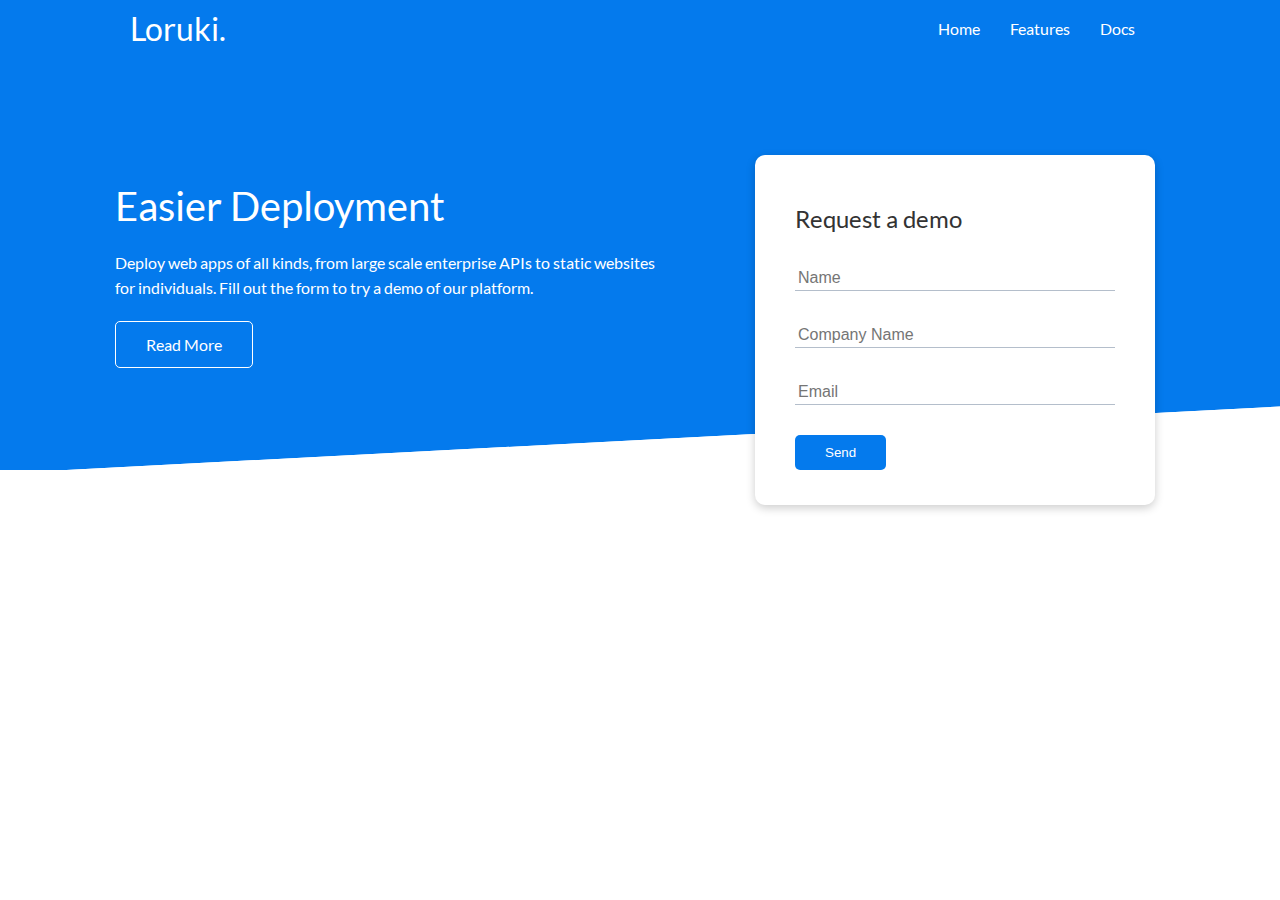
==== index.html @ 392710d8 "Initial commit" ====
<!DOCTYPE html>
<html lang="en">
	<head>
		<meta charset="UTF-8">
		<meta name="viewport" content="width=device-width, initial-scale=1.0">
		<title>Loruki Website</title>
		<link rel="stylesheet" type="text/css" href="./css/style.css">
		<link rel="stylesheet" type="text/css" href="./css/all.min.css">
	</head>
	<body>
		<div class="navbar">
			<div class="container flex">
				<h1 class="logo">Loruki.</h1>
				<nav>
					<ul>
						<li><a href="index.html">Home</a></li>
						<li><a href="features.html">Features</a></li>
						<li><a href="docs.html">Docs</a></li>
					</ul>
				</nav>
			</div>
		</div>
		<section class="showcase">
			<div class="container grid">
				<div class="showcase-text">
					<h1>Easier Deployment</h1>
					<p>Deploy web apps of all kinds, from large scale enterprise APIs to static websites for individuals. Fill out the form to try a demo of our platform.</p>
					<a href="features.html" class="btn btn-outline">Read More</a>
				</div>
				<div class="showcase-form card">
					<h2>Request a demo</h2>
					<form>
						<div class="form-control">
							<input type="text" name="name" placeholder="Name" required>
						</div>
						<div class="form-control">
							<input type="text" name="company" placeholder="Company Name" required>
						</div>
						<div class="form-control">
							<input type="email" name="email" placeholder="Email" required>
						</div>
						<input type="submit" value="Send" class="btn btn-primary">
					</form>
				</div>
			</div>
		</section>
	</body>
</html>
---- css/style.css ----
@font-face {
	font-family: fontLato;
	src: url(./../font/Lato-Regular.ttf);
}

:root {
	--primary-color: #047aed;
}

* {
	box-sizing: border-box;
	padding: 0;
	margin: 0;
}

body {
	font-family: 'fontLato', sans-serif;
	color: #333;
	line-height: 1.6;
}

ul {
	list-style-type: none;
}

a {
	text-decoration: none;
	color: #333;
}

h1, h2 {
	font-weight: 300;
	line-height: 1.2;
	margin: 10px 0;
}

p {
	margin: 10px 0;
}

img {
	width: 100%;
}

/* Navbar */

.navbar {
	background-color: var(--primary-color);
	color: #fff;
	height: 70px;
}

.navbar .flex {
	justify-content: space-between;
}

.navbar ul {
	display: flex;
}

.navbar a {
	color: #fff;
	padding: 10px;
	margin: 0 5px;
}

.navbar a:hover {
	border-bottom: 2px #fff solid;
	transition: border-bottom 2s ease-in;
}

/* Utilities */

.container {
	max-width: 1100px;
	margin: 0 auto;
	overflow: auto;
	padding: 0 40px;
}

.flex {
	display: flex;
	justify-content: center;
	align-items: center;
}

/* Showcase */

.showcase {
	height: 400px;
	background-color: var(--primary-color);
	position: relative;
	color: #fff;
}

.showcase h1 {
	font-size: 40px;
}

.showcase .grid {
	grid-template-columns: 55% 45%;
	grid-gap: 30px;
	overflow: visible;
}

.showcase p {
	margin: 20px 0;
}

.grid {
	display: grid;
	grid-template-columns: repeat(2, 1fr);
	grid-gap: 20px;
	justify-content: center;
	align-items: center;
	height: 100%;
}

.card {
	background-color: #fff;
	border-radius: 10px;
	box-shadow: 0 3px 10px rgba(0, 0, 0, 0.2);
	padding: 20px;
	margin: 10px;
	color: #333;
}

.showcase-form {
	position: relative;
	top: 60px;
	height: 350px;
	width: 400px;
	padding: 40px;
	z-index: 100;
	justify-self: flex-end;
}

.showcase-form .form-control {
	margin: 30px 0;
}

.showcase-form input[type='text'],
.showcase-form input[type='email'] {
	border: 0;
	border-bottom: 1px solid #b4becb;
	width: 100%;
	padding: 3px;
	font-size: 16px;
}

.showcase-form input {
	outline: none;
}

.btn {
	display: inline-block;
	padding: 10px 30px;
	cursor: pointer;
	background-color: var(--primary-color);
	color: #fff;
	border: none;
	border-radius: 5px;
}

.btn-outline {
	background-color: transparent;
	border: 1px solid #fff;
}

.btn:hover {
	transform: scale(1.01);
}

.showcase::before,
.showcase::after {
	content: '';
	position: absolute;
	height: 100px;
	bottom: -70px;
	background: #fff;
	right: 0;
	left: 0;
	transform: skewY(-3deg);
}
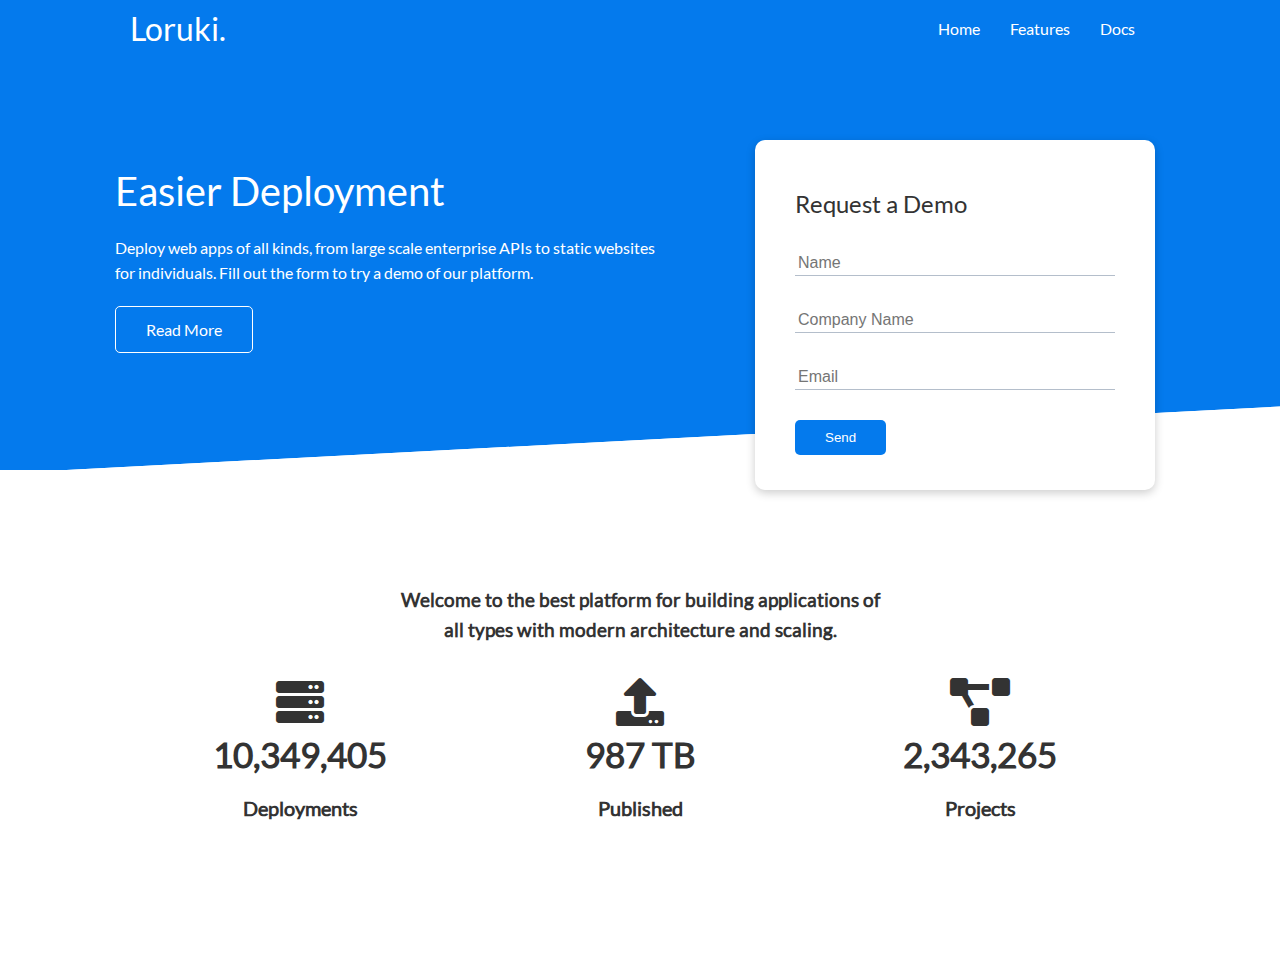
==== commit 3dcbb15b: "Added section showcase and stats" ====
--- a/index.html
+++ b/index.html
@@ -5,7 +5,7 @@
 		<meta name="viewport" content="width=device-width, initial-scale=1.0">
 		<title>Loruki Website</title>
 		<link rel="stylesheet" type="text/css" href="./css/style.css">
-		<link rel="stylesheet" type="text/css" href="./css/all.min.css">
+		<link rel="stylesheet" type="text/css" href="https://cdnjs.cloudflare.com/ajax/libs/font-awesome/5.15.2/css/all.min.css">
 	</head>
 	<body>
 		<div class="navbar">
@@ -28,7 +28,7 @@
 					<a href="features.html" class="btn btn-outline">Read More</a>
 				</div>
 				<div class="showcase-form card">
-					<h2>Request a demo</h2>
+					<h2>Request a Demo</h2>
 					<form>
 						<div class="form-control">
 							<input type="text" name="name" placeholder="Name" required>
@@ -42,6 +42,31 @@
 						<input type="submit" value="Send" class="btn btn-primary">
 					</form>
 				</div>
+				<i class="fas fa-adjust"></i>
+			</div>
+		</section>
+		<section class="stats">
+			<div class="container">
+				<h3 class="stats-heading text-center my-1">
+					Welcome to the best platform for building applications of all types with modern architecture and scaling.
+				</h3>
+				<div class="grid grid-3 text-center my-3">
+					<div>
+						<i class="fas fa-server fa-3x"></i>
+						<h3>10,349,405</h3>
+						<p class="text-secondary">Deployments</p>
+					</div>
+					<div>
+						<i class="fas fa-upload fa-3x"></i>
+						<h3>987 TB</h3>
+						<p class="text-secondary">Published</p>
+					</div>
+					<div>
+						<i class="fas fa-project-diagram fa-3x"></i>
+						<h3>2,343,265</h3>
+						<p class="text-secondary">Projects</p>
+					</div>
+				</div>
 			</div>
 		</section>
 	</body>
--- a/css/style.css
+++ b/css/style.css
@@ -82,29 +82,6 @@
 	display: flex;
 	justify-content: center;
 	align-items: center;
-}
-
-/* Showcase */
-
-.showcase {
-	height: 400px;
-	background-color: var(--primary-color);
-	position: relative;
-	color: #fff;
-}
-
-.showcase h1 {
-	font-size: 40px;
-}
-
-.showcase .grid {
-	grid-template-columns: 55% 45%;
-	grid-gap: 30px;
-	overflow: visible;
-}
-
-.showcase p {
-	margin: 20px 0;
 }
 
 .grid {
@@ -114,6 +91,29 @@
 	justify-content: center;
 	align-items: center;
 	height: 100%;
+}
+
+/* Showcase */
+
+.showcase {
+	height: 400px;
+	background-color: var(--primary-color);
+	position: relative;
+	color: #fff;
+}
+
+.showcase h1 {
+	font-size: 40px;
+}
+
+.showcase .grid {
+	grid-template-columns: 55% 45%;
+	grid-gap: 30px;
+	overflow: visible;
+}
+
+.showcase p {
+	margin: 20px 0;
 }
 
 .card {
@@ -148,7 +148,7 @@
 	font-size: 16px;
 }
 
-.showcase-form input {
+.showcase-form input:focus {
 	outline: none;
 }
 
@@ -180,5 +180,203 @@
 	background: #fff;
 	right: 0;
 	left: 0;
-	transform: skewY(-3deg);
-}+	transform: skewY(-3deg); 
+}
+
+/* Stats */
+.stats {
+	padding: 100px;
+}
+
+.grid-3 {
+	grid-template-columns: repeat(3, 1fr);
+}
+
+.text-center {
+	text-align: center;
+}
+
+.stats-heading {
+	max-width: 500px;
+    margin: 16px auto !important;
+}
+
+.stats .grid h3 {
+	font-size: 35px;
+}
+
+.stats .grid p {
+	font-size: 20px;
+	font-weight: bold;
+}
+
+/* Margin */
+.my-1 {
+	margin: 16px 0;
+}
+
+.my-2 {
+	margin: 24px 0;
+}
+
+.my-3 {
+	margin: 32px 0;
+}
+
+.my-4 {
+	margin: 48px 0;
+}
+
+.my-5 {
+	margin: 64px 0;
+}
+
+.m-1 {
+	margin: 16px;
+}
+
+.m-2 {
+	margin: 24px;
+}
+
+.m-3 {
+	margin: 32px;
+}
+
+.m-4 {
+	margin: 48px;
+}
+
+.m-5 {
+	margin: 64px;
+}
+
+
+/* Padding */
+
+.py-1 {
+	padding: 16px 0;
+}
+
+.py-2 {
+	padding: 24px 0;
+}
+
+.py-3 {
+	padding: 32px 0;
+}
+
+.py-4 {
+	padding: 48px 0;
+}
+
+.py-5 {
+	padding: 64px 0;
+}
+
+.p-1 {
+	padding: 16px;
+}
+
+.p-2 {
+	padding: 24px;
+}
+
+.p-3 {
+	padding: 32px;
+}
+
+.p-4 {
+	padding: 48px;
+}
+
+.p-5 {
+	padding: 64px;
+}
+
+
+
+
+
+
+
+
+
+
+
+
+
+
+
+
+
+
+
+
+
+
+
+
+
+
+
+
+
+
+
+
+
+
+
+
+
+
+
+
+
+
+
+
+
+
+
+
+
+
+
+
+
+
+
+
+
+
+
+
+
+
+
+
+
+
+
+
+
+
+
+
+
+
+
+
+
+
+
+
+
+
+
+
+
+
+
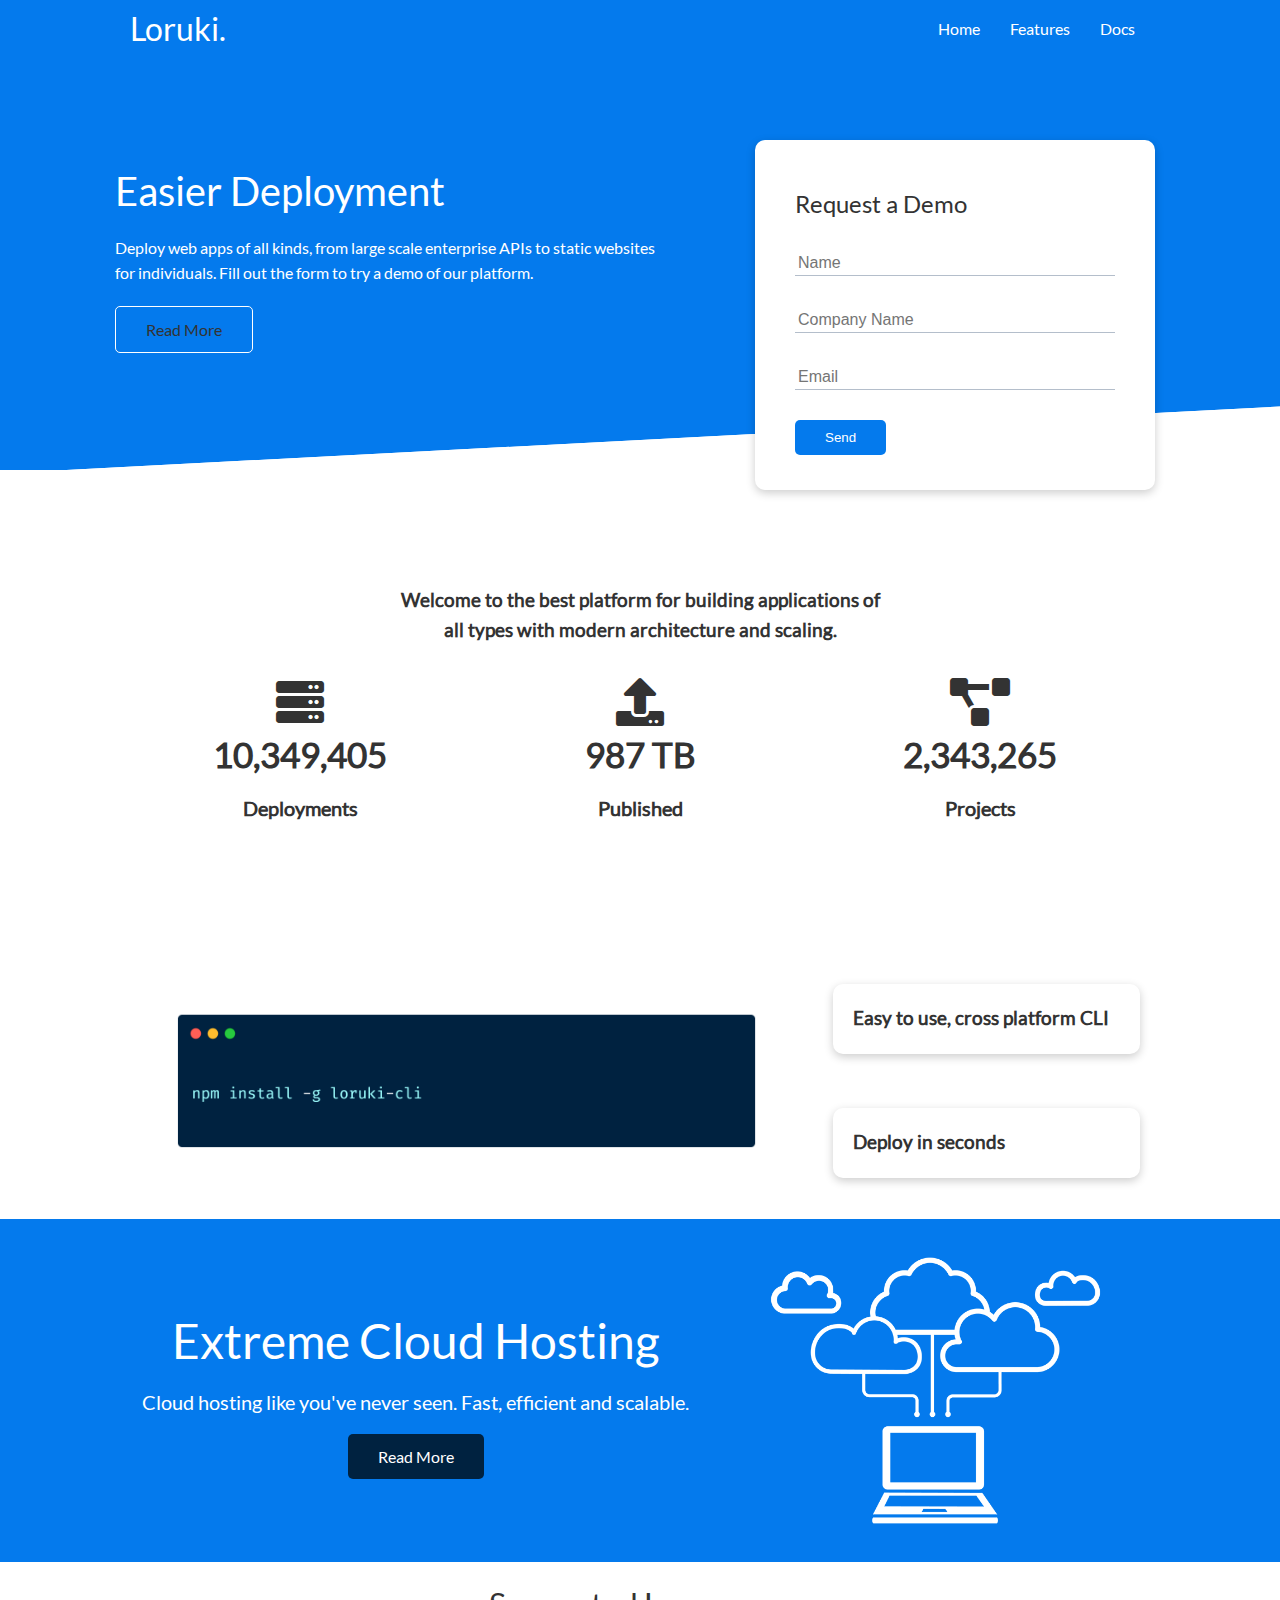
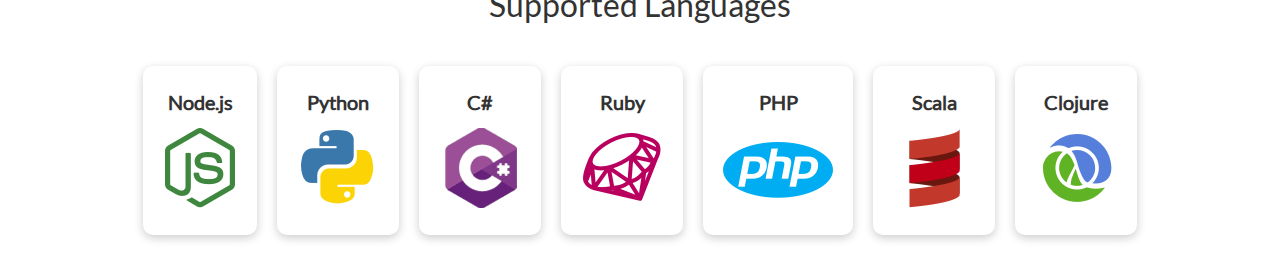
==== commit 3f56bf0e: "Added section cli, cloud and languages with styles" ====
--- a/index.html
+++ b/index.html
@@ -69,5 +69,61 @@
 				</div>
 			</div>
 		</section>
+		<section class="cli">
+			<div class="container grid">
+				<img src="./img/cli.png">
+				<div class="card">
+					<h3>Easy to use, cross platform CLI</h3>
+				</div>
+				<div class="card">
+					<h3>Deploy in seconds</h3>
+				</div>
+			</div>
+		</section>
+		<section class="cloud bg-primary my-2 py-2">
+			<div class="container grid">
+				<div class="text-center">
+					<h2 class="lg">Extreme Cloud Hosting</h2>
+					<p class="lead my-1">Cloud hosting like you've never seen. Fast, efficient and scalable.</p>
+					<a href="features.html" class="btn btn-dark">Read More</a>
+				</div>
+				<img src="./img/cloud.png">
+			</div>
+		</section>
+		<section class="languages">
+			<h2 class="md text-center my-2">
+				Supported Languages
+			</h2>
+			<div class="container flex">
+				<div class="card">
+					<h4>Node.js</h4>
+					<img src="./img/node.png">
+				</div>
+				<div class="card">
+					<h4>Python</h4>
+					<img src="./img/python.png">
+				</div>
+				<div class="card">
+					<h4>C#</h4>
+					<img src="./img/csharp.png">
+				</div>
+				<div class="card">
+					<h4>Ruby</h4>
+					<img src="./img/ruby.png">
+				</div>
+				<div class="card">
+					<h4>PHP</h4>
+					<img src="./img/php.png">
+				</div>
+				<div class="card">
+					<h4>Scala</h4>
+					<img src="./img/scala.png">
+				</div>
+				<div class="card">
+					<h4>Clojure</h4>
+					<img src="./img/clojure.png">
+				</div>
+			</div>
+		</section>
 	</body>
 </html>--- a/css/style.css
+++ b/css/style.css
@@ -5,6 +5,9 @@
 
 :root {
 	--primary-color: #047aed;
+	--secondary-color: #1c3fa8;
+	--dark-color: #002240;
+	--light-color: #f4f4f4;
 }
 
 * {
@@ -93,6 +96,58 @@
 	height: 100%;
 }
 
+.btn {
+	display: inline-block;
+	padding: 10px 30px;
+	cursor: pointer;
+	border: none;
+	border-radius: 5px;
+}
+
+.bg-primary,
+.btn-primary {
+	background-color: var(--primary-color);
+	color: #fff;
+}
+
+.bg-secondary,
+.btn-secondary {
+	background-color: var(--secondary-color);
+	color: #fff;
+}
+
+.bg-dark,
+.btn-dark {
+	background-color: var(--dark-color);
+	color: #fff;
+}
+
+.bg-light,
+.btn-light {
+	background-color: var(--light-color);
+	color: #333;
+}
+
+/* Text-sizes */
+.lead {
+	font-size: 20px;
+}
+
+.sm {
+	font-size: 16px;
+}
+
+.md {
+	font-size: 32px;
+}
+
+.lg {
+	font-size: 48px;
+}
+
+.xl {
+	font-size: 64px;
+}
 /* Showcase */
 
 .showcase {
@@ -150,16 +205,6 @@
 
 .showcase-form input:focus {
 	outline: none;
-}
-
-.btn {
-	display: inline-block;
-	padding: 10px 30px;
-	cursor: pointer;
-	background-color: var(--primary-color);
-	color: #fff;
-	border: none;
-	border-radius: 5px;
 }
 
 .btn-outline {
@@ -294,89 +339,123 @@
 	padding: 64px;
 }
 
-
-
-
-
-
-
-
-
-
-
-
-
-
-
-
-
-
-
-
-
-
-
-
-
-
-
-
-
-
-
-
-
-
-
-
-
-
-
-
-
-
-
-
-
-
-
-
-
-
-
-
-
-
-
-
-
-
-
-
-
-
-
-
-
-
-
-
-
-
-
-
-
-
-
-
-
-
-
-
-
-
-
-
-
-
-
+/* Cli */
+.cli .grid {
+	grid-template-columns: repeat(3, 1fr);
+	grid-template-rows: repeat(2, 1fr);
+}
+
+.cli .grid > *:first-child {
+	grid-column: 1 / 3;	
+	grid-row: 1 / 3;	
+}
+
+/* Cloud */
+.cloud .grid {
+	grid-template-columns: 4fr 3fr;
+}
+
+/* Languages */
+.languages .flex {
+	flex-wrap: wrap;
+}
+
+.languages .card {
+	text-align: center;
+	margin: 18px 10px 40px;
+	transition: .3s ease-in transform;
+}
+
+.languages .card h4 {
+	font-size: 20px;
+	margin-bottom: 10px;
+}
+
+.languages .card:hover {
+	transform: translateY(-15px);
+}
+
+
+
+
+
+
+
+
+
+
+
+
+
+
+
+
+
+
+
+
+
+
+
+
+
+
+
+
+
+
+
+
+
+
+
+
+
+
+
+
+
+
+
+
+
+
+
+
+
+
+
+
+
+
+
+
+
+
+
+
+
+
+
+
+
+
+
+
+
+
+
+
+
+
+
+
+
+
+
+
+
+
+
+
+
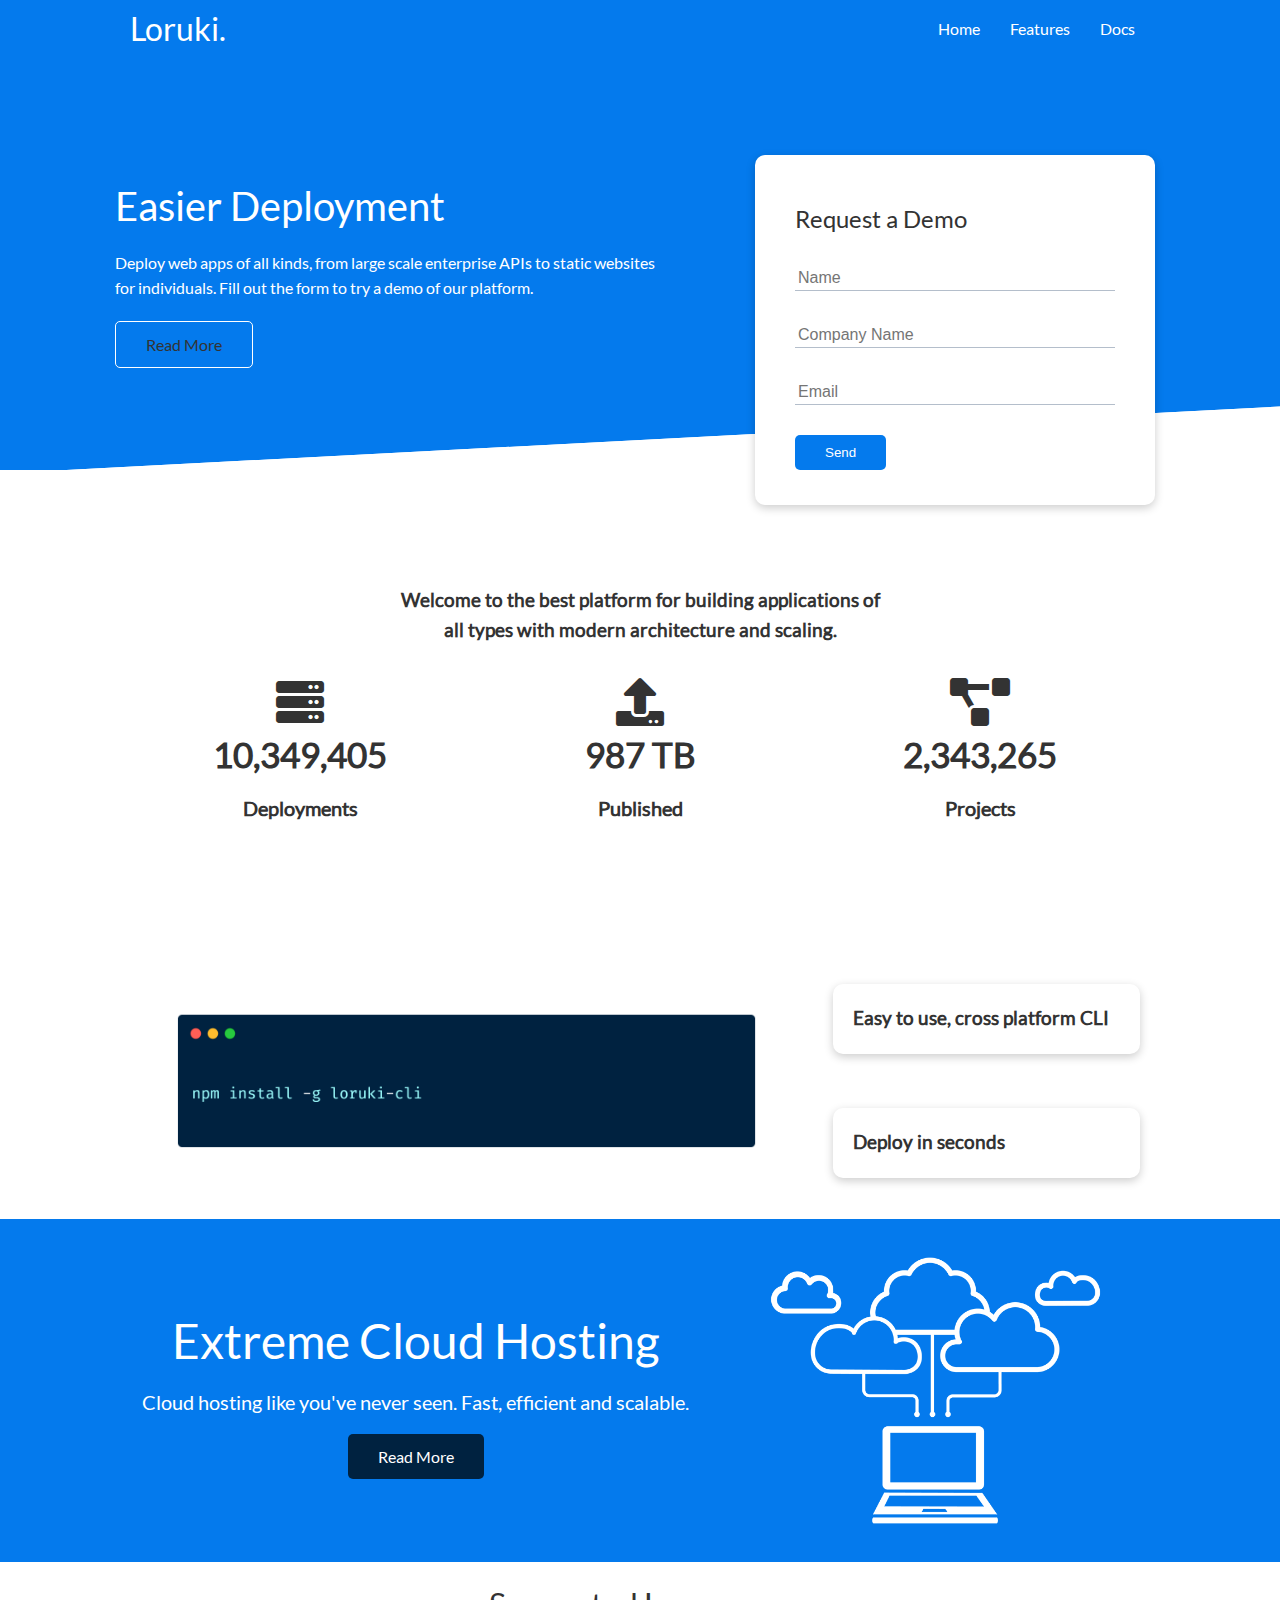
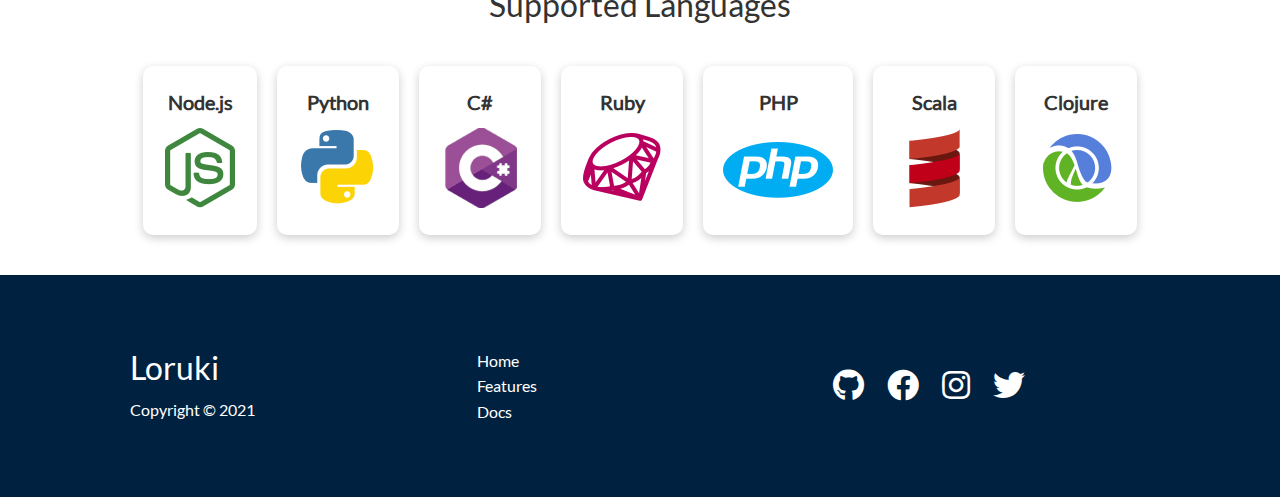
==== commit 23eeb386: "Added features html file and media queries of index html file" ====
--- a/index.html
+++ b/index.html
@@ -42,7 +42,6 @@
 						<input type="submit" value="Send" class="btn btn-primary">
 					</form>
 				</div>
-				<i class="fas fa-adjust"></i>
 			</div>
 		</section>
 		<section class="stats">
@@ -125,5 +124,26 @@
 				</div>
 			</div>
 		</section>
+		<footer class="footer bg-dark py-5">
+			<div class="container grid grid-3">
+				<div>
+					<h1>Loruki</h1>
+					<p>Copyright &copy; 2021</p>
+				</div>
+				<nav>
+					<ul>
+						<li><a href="index.html">Home</a></li>
+						<li><a href="features.html">Features</a></li>
+						<li><a href="docs.html">Docs</a></li>
+					</ul>
+				</nav>
+				<div class="social">
+					<a href="#"><i class="fab fa-github fa-2x"></i></a>
+					<a href="#"><i class="fab fa-facebook fa-2x"></i></a>
+					<a href="#"><i class="fab fa-instagram fa-2x"></i></a>
+					<a href="#"><i class="fab fa-twitter fa-2x"></i></a>
+				</div>
+			</div>
+		</footer>
 	</body>
 </html>--- a/css/style.css
+++ b/css/style.css
@@ -126,6 +126,15 @@
 .btn-light {
 	background-color: var(--light-color);
 	color: #333;
+}
+
+.bg-primary a,
+.btn-primary a,
+.bg-secondary a,
+.btn-secondary a,
+.bg-dark a,
+.btn-dark a {
+	color: #fff;
 }
 
 /* Text-sizes */
@@ -374,88 +383,78 @@
 .languages .card:hover {
 	transform: translateY(-15px);
 }
-
-
-
-
-
-
-
-
-
-
-
-
-
-
-
-
-
-
-
-
-
-
-
-
-
-
-
-
-
-
-
-
-
-
-
-
-
-
-
-
-
-
-
-
-
-
-
-
-
-
-
-
-
-
-
-
-
-
-
-
-
-
-
-
-
-
-
-
-
-
-
-
-
-
-
-
-
-
-
-
-
-
-
-
-
+/* Features */
+.features-head img {
+	width: 200px;
+	justify-self: flex-end; 
+}
+
+.features-sub-head img {
+	width: 300px;
+	justify-self: flex-end;
+}
+
+.features-main .card > i {
+	margin-right: 20px;
+}
+
+.features-main .grid {
+	padding: 30px;
+}
+
+.features-main .grid > *:first-child{
+	grid-column: 1 / span 3;
+}
+
+.features-main .grid > *:nth-child(2) {
+	grid-column: 1 / span 2;
+}
+/* Footer */
+.footer .social a {
+	margin: 0 10px;
+}
+
+/*......Media Queries......*/
+/* Tablets and Under */
+@media(max-width: 768px) {
+	.grid,
+	.showcase .grid,
+	.cli .grid,
+	.cloud .grid,
+	.stats .grid {
+		grid-template-columns: 1fr;
+		grid-template-rows: 1fr;
+	}
+
+	.showcase {
+		height: auto;
+	}
+	.showcase-text {
+		margin-top: 40px;
+		text-align: center;
+	}
+	.showcase-form {
+		justify-self: center;
+		margin: auto;
+	}
+
+	.cli .grid > *:first-child {
+		grid-column: 1;	
+		grid-row: 1;	
+	}
+}
+
+/* Mobile */
+@media(max-width: 500px) {
+	.navbar {
+		height: 110px;
+	}
+	.navbar .flex {
+		flex-direction: column;
+	}
+
+	.navbar ul {
+		padding: 10px;
+		background-color: rgba(0, 0, 0, 0.1);
+	}
+}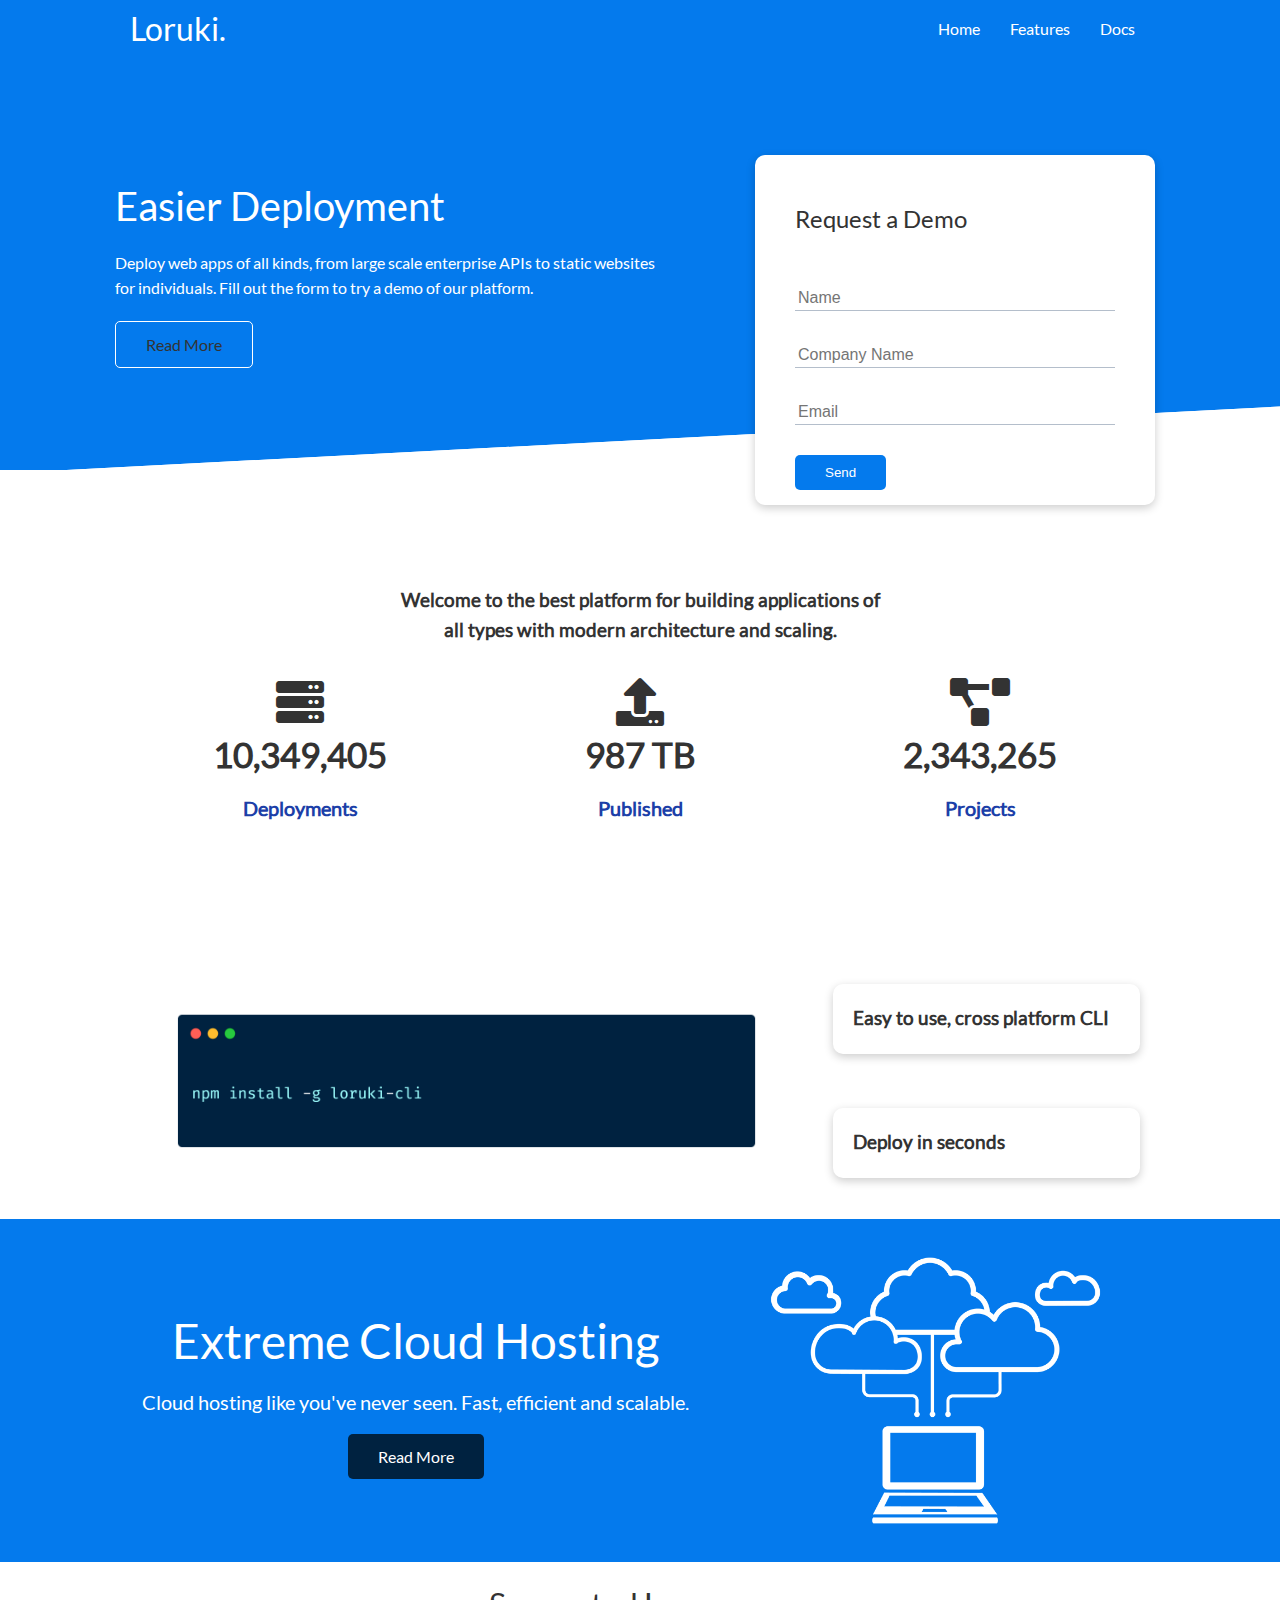
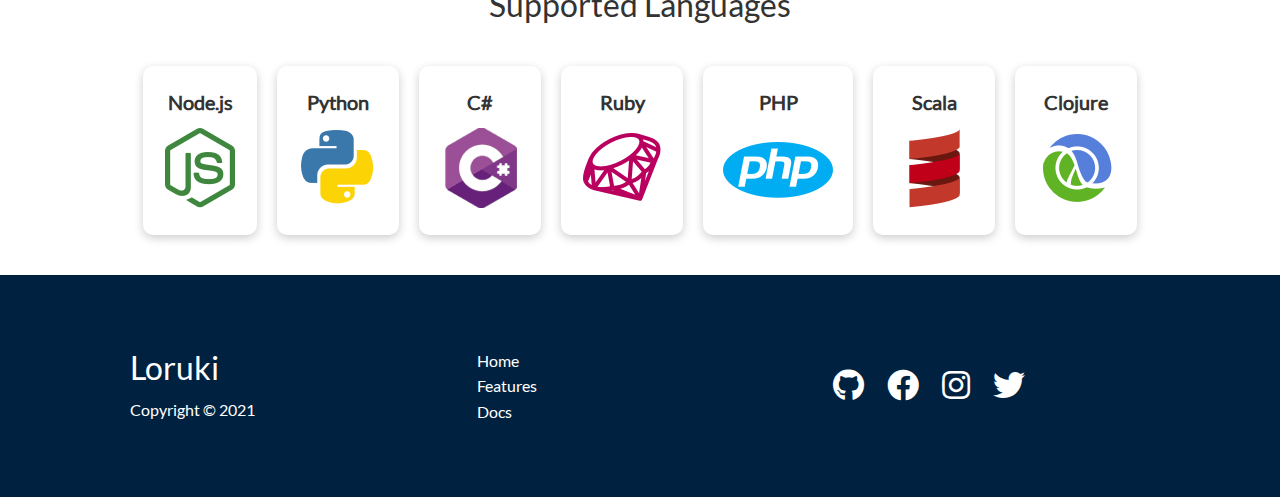
==== commit 703a5023: "Added netlify form" ====
--- a/index.html
+++ b/index.html
@@ -29,7 +29,11 @@
 				</div>
 				<div class="showcase-form card">
 					<h2>Request a Demo</h2>
-					<form>
+					<form name="contact" method="POST" netlify-honeypot="bot-field" data-netlify="true">
+						<input type="hidden" name="form-name" value="contact">
+						<p class="hidden">
+							<label>Don’t fill this out if you’re human: <input name="bot-field" /></label>
+						</p>
 						<div class="form-control">
 							<input type="text" name="name" placeholder="Name" required>
 						</div>
--- a/css/style.css
+++ b/css/style.css
@@ -1,131 +1,144 @@
 @font-face {
-	font-family: fontLato;
-	src: url(./../font/Lato-Regular.ttf);
+  font-family: fontLato;
+  src: url(./../font/Lato-Regular.ttf);
 }
 
 :root {
-	--primary-color: #047aed;
-	--secondary-color: #1c3fa8;
-	--dark-color: #002240;
-	--light-color: #f4f4f4;
+  --primary-color: #047aed;
+  --secondary-color: #1c3fa8;
+  --dark-color: #002240;
+  --light-color: #f4f4f4;
+  --success-color: #5cb85c;
+  --erro-color: #d9534f;
 }
 
 * {
-	box-sizing: border-box;
-	padding: 0;
-	margin: 0;
+  box-sizing: border-box;
+  padding: 0;
+  margin: 0;
 }
 
 body {
-	font-family: 'fontLato', sans-serif;
-	color: #333;
-	line-height: 1.6;
+  font-family: "fontLato", sans-serif;
+  color: #333;
+  line-height: 1.6;
 }
 
 ul {
-	list-style-type: none;
+  list-style-type: none;
 }
 
 a {
-	text-decoration: none;
-	color: #333;
-}
-
-h1, h2 {
-	font-weight: 300;
-	line-height: 1.2;
-	margin: 10px 0;
+  text-decoration: none;
+  color: #333;
+}
+
+h1,
+h2 {
+  font-weight: 300;
+  line-height: 1.2;
+  margin: 10px 0;
 }
 
 p {
-	margin: 10px 0;
+  margin: 10px 0;
 }
 
 img {
-	width: 100%;
+  width: 100%;
+}
+
+code,
+pre {
+  background: #333;
+  color: #fff;
+  padding: 10px;
 }
 
 /* Navbar */
 
 .navbar {
-	background-color: var(--primary-color);
-	color: #fff;
-	height: 70px;
+  background-color: var(--primary-color);
+  color: #fff;
+  height: 70px;
 }
 
 .navbar .flex {
-	justify-content: space-between;
+  justify-content: space-between;
 }
 
 .navbar ul {
-	display: flex;
+  display: flex;
 }
 
 .navbar a {
-	color: #fff;
-	padding: 10px;
-	margin: 0 5px;
+  color: #fff;
+  padding: 10px;
+  margin: 0 5px;
 }
 
 .navbar a:hover {
-	border-bottom: 2px #fff solid;
-	transition: border-bottom 2s ease-in;
+  border-bottom: 2px #fff solid;
+  transition: border-bottom 2s ease-in;
 }
 
 /* Utilities */
-
+.hidden {
+  visibility: hidden;
+  height: 0;
+}
 .container {
-	max-width: 1100px;
-	margin: 0 auto;
-	overflow: auto;
-	padding: 0 40px;
+  max-width: 1100px;
+  margin: 0 auto;
+  overflow: auto;
+  padding: 0 40px;
 }
 
 .flex {
-	display: flex;
-	justify-content: center;
-	align-items: center;
+  display: flex;
+  justify-content: center;
+  align-items: center;
 }
 
 .grid {
-	display: grid;
-	grid-template-columns: repeat(2, 1fr);
-	grid-gap: 20px;
-	justify-content: center;
-	align-items: center;
-	height: 100%;
+  display: grid;
+  grid-template-columns: repeat(2, 1fr);
+  grid-gap: 20px;
+  justify-content: center;
+  align-items: center;
+  height: 100%;
 }
 
 .btn {
-	display: inline-block;
-	padding: 10px 30px;
-	cursor: pointer;
-	border: none;
-	border-radius: 5px;
+  display: inline-block;
+  padding: 10px 30px;
+  cursor: pointer;
+  border: none;
+  border-radius: 5px;
 }
 
 .bg-primary,
 .btn-primary {
-	background-color: var(--primary-color);
-	color: #fff;
+  background-color: var(--primary-color);
+  color: #fff;
 }
 
 .bg-secondary,
 .btn-secondary {
-	background-color: var(--secondary-color);
-	color: #fff;
+  background-color: var(--secondary-color);
+  color: #fff;
 }
 
 .bg-dark,
 .btn-dark {
-	background-color: var(--dark-color);
-	color: #fff;
+  background-color: var(--dark-color);
+  color: #fff;
 }
 
 .bg-light,
 .btn-light {
-	background-color: var(--light-color);
-	color: #333;
+  background-color: var(--light-color) !important;
+  color: #333;
 }
 
 .bg-primary a,
@@ -134,327 +147,451 @@
 .btn-secondary a,
 .bg-dark a,
 .btn-dark a {
-	color: #fff;
+  color: #fff;
+}
+/* Text Colors */
+
+.text-primary {
+  color: var(--primary-color);
+}
+
+.text-secondary {
+  color: var(--secondary-color);
+}
+
+.text-dark {
+  color: var(--dark-color);
+}
+
+.text-light {
+  color: var(--light-color) !important;
+}
+
+/* Alerts */
+.alert {
+  background-color: var(--light-color);
+  padding: 10px 20px;
+  font-weight: bold;
+  margin: 15px 0;
+}
+
+.alert i {
+  margin-right: 10px;
+}
+
+.alert-success {
+  background-color: var(--success-color);
+  color: #fff;
+}
+
+.alert-error {
+  background-color: var(--erro-color);
+  color: #fff;
 }
 
 /* Text-sizes */
 .lead {
-	font-size: 20px;
+  font-size: 20px;
 }
 
 .sm {
-	font-size: 16px;
+  font-size: 16px;
 }
 
 .md {
-	font-size: 32px;
+  font-size: 32px;
 }
 
 .lg {
-	font-size: 48px;
+  font-size: 48px;
 }
 
 .xl {
-	font-size: 64px;
+  font-size: 64px;
 }
 /* Showcase */
 
 .showcase {
-	height: 400px;
-	background-color: var(--primary-color);
-	position: relative;
-	color: #fff;
+  height: 400px;
+  background-color: var(--primary-color);
+  position: relative;
+  color: #fff;
+}
+
+.showcase-text {
+  animation: slideInFromLeft 1s ease-in;
 }
 
 .showcase h1 {
-	font-size: 40px;
+  font-size: 40px;
 }
 
 .showcase .grid {
-	grid-template-columns: 55% 45%;
-	grid-gap: 30px;
-	overflow: visible;
+  grid-template-columns: 55% 45%;
+  grid-gap: 30px;
+  overflow: visible;
 }
 
 .showcase p {
-	margin: 20px 0;
+  margin: 20px 0;
 }
 
 .card {
-	background-color: #fff;
-	border-radius: 10px;
-	box-shadow: 0 3px 10px rgba(0, 0, 0, 0.2);
-	padding: 20px;
-	margin: 10px;
-	color: #333;
+  background-color: #fff;
+  border-radius: 10px;
+  box-shadow: 0 3px 10px rgba(0, 0, 0, 0.2);
+  padding: 20px;
+  margin: 10px;
+  color: #333;
 }
 
 .showcase-form {
-	position: relative;
-	top: 60px;
-	height: 350px;
-	width: 400px;
-	padding: 40px;
-	z-index: 100;
-	justify-self: flex-end;
+  position: relative;
+  top: 60px;
+  height: 350px;
+  width: 400px;
+  padding: 40px;
+  z-index: 100;
+  justify-self: flex-end;
+  animation: slideInFromRight 1s ease-in;
 }
 
 .showcase-form .form-control {
-	margin: 30px 0;
-}
-
-.showcase-form input[type='text'],
-.showcase-form input[type='email'] {
-	border: 0;
-	border-bottom: 1px solid #b4becb;
-	width: 100%;
-	padding: 3px;
-	font-size: 16px;
+  margin: 30px 0;
+}
+
+.showcase-form input[type="text"],
+.showcase-form input[type="email"] {
+  border: 0;
+  border-bottom: 1px solid #b4becb;
+  width: 100%;
+  padding: 3px;
+  font-size: 16px;
 }
 
 .showcase-form input:focus {
-	outline: none;
+  outline: none;
 }
 
 .btn-outline {
-	background-color: transparent;
-	border: 1px solid #fff;
+  background-color: transparent;
+  border: 1px solid #fff;
 }
 
 .btn:hover {
-	transform: scale(1.01);
+  transform: scale(1.01);
 }
 
 .showcase::before,
 .showcase::after {
-	content: '';
-	position: absolute;
-	height: 100px;
-	bottom: -70px;
-	background: #fff;
-	right: 0;
-	left: 0;
-	transform: skewY(-3deg); 
+  content: "";
+  position: absolute;
+  height: 100px;
+  bottom: -70px;
+  background: #fff;
+  right: 0;
+  left: 0;
+  transform: skewY(-3deg);
 }
 
 /* Stats */
 .stats {
-	padding: 100px;
+  padding: 100px;
+  animation: slideInFromBottom 1s ease-in;
 }
 
 .grid-3 {
-	grid-template-columns: repeat(3, 1fr);
+  grid-template-columns: repeat(3, 1fr);
 }
 
 .text-center {
-	text-align: center;
+  text-align: center;
 }
 
 .stats-heading {
-	max-width: 500px;
-    margin: 16px auto !important;
+  max-width: 500px;
+  margin: 16px auto !important;
 }
 
 .stats .grid h3 {
-	font-size: 35px;
+  font-size: 35px;
 }
 
 .stats .grid p {
-	font-size: 20px;
-	font-weight: bold;
+  font-size: 20px;
+  font-weight: bold;
 }
 
 /* Margin */
 .my-1 {
-	margin: 16px 0;
+  margin: 16px 0;
 }
 
 .my-2 {
-	margin: 24px 0;
+  margin: 24px 0;
 }
 
 .my-3 {
-	margin: 32px 0;
+  margin: 32px 0;
 }
 
 .my-4 {
-	margin: 48px 0;
+  margin: 48px 0;
 }
 
 .my-5 {
-	margin: 64px 0;
+  margin: 64px 0;
 }
 
 .m-1 {
-	margin: 16px;
+  margin: 16px;
 }
 
 .m-2 {
-	margin: 24px;
+  margin: 24px;
 }
 
 .m-3 {
-	margin: 32px;
+  margin: 32px;
 }
 
 .m-4 {
-	margin: 48px;
+  margin: 48px;
 }
 
 .m-5 {
-	margin: 64px;
-}
-
+  margin: 64px;
+}
 
 /* Padding */
 
 .py-1 {
-	padding: 16px 0;
+  padding: 16px 0;
 }
 
 .py-2 {
-	padding: 24px 0;
+  padding: 24px 0;
 }
 
 .py-3 {
-	padding: 32px 0;
+  padding: 32px 0;
 }
 
 .py-4 {
-	padding: 48px 0;
+  padding: 48px 0;
 }
 
 .py-5 {
-	padding: 64px 0;
+  padding: 64px 0;
 }
 
 .p-1 {
-	padding: 16px;
+  padding: 16px;
 }
 
 .p-2 {
-	padding: 24px;
+  padding: 24px;
 }
 
 .p-3 {
-	padding: 32px;
+  padding: 32px;
 }
 
 .p-4 {
-	padding: 48px;
+  padding: 48px;
 }
 
 .p-5 {
-	padding: 64px;
+  padding: 64px;
 }
 
 /* Cli */
 .cli .grid {
-	grid-template-columns: repeat(3, 1fr);
-	grid-template-rows: repeat(2, 1fr);
+  grid-template-columns: repeat(3, 1fr);
+  grid-template-rows: repeat(2, 1fr);
 }
 
 .cli .grid > *:first-child {
-	grid-column: 1 / 3;	
-	grid-row: 1 / 3;	
+  grid-column: 1 / 3;
+  grid-row: 1 / 3;
 }
 
 /* Cloud */
 .cloud .grid {
-	grid-template-columns: 4fr 3fr;
+  grid-template-columns: 4fr 3fr;
 }
 
 /* Languages */
 .languages .flex {
-	flex-wrap: wrap;
+  flex-wrap: wrap;
 }
 
 .languages .card {
-	text-align: center;
-	margin: 18px 10px 40px;
-	transition: .3s ease-in transform;
+  text-align: center;
+  margin: 18px 10px 40px;
+  transition: 0.3s ease-in transform;
 }
 
 .languages .card h4 {
-	font-size: 20px;
-	margin-bottom: 10px;
+  font-size: 20px;
+  margin-bottom: 10px;
 }
 
 .languages .card:hover {
-	transform: translateY(-15px);
+  transform: translateY(-15px);
 }
 /* Features */
-.features-head img {
-	width: 200px;
-	justify-self: flex-end; 
+.features-head img,
+.docs-head img {
+  width: 200px;
+  justify-self: flex-end;
 }
 
 .features-sub-head img {
-	width: 300px;
-	justify-self: flex-end;
+  width: 300px;
+  justify-self: flex-end;
 }
 
 .features-main .card > i {
-	margin-right: 20px;
+  margin-right: 20px;
 }
 
 .features-main .grid {
-	padding: 30px;
-}
-
-.features-main .grid > *:first-child{
-	grid-column: 1 / span 3;
+  padding: 30px;
+}
+
+.features-main .grid > *:first-child {
+  grid-column: 1 / span 3;
 }
 
 .features-main .grid > *:nth-child(2) {
-	grid-column: 1 / span 2;
-}
+  grid-column: 1 / span 2;
+}
+
+/* Docs */
+
+.docs-main h3 {
+  margin: 20px 0;
+}
+
+.docs-main .grid {
+  grid-template-columns: 1fr 2fr;
+  align-items: flex-start;
+}
+
+.docs-main nav li {
+  font-size: 17px;
+  padding-bottom: 5px;
+  margin-bottom: 5px;
+  border-bottom: 1px solid #ccc;
+}
+
+.docs-main a:hover {
+  font-weight: bold;
+}
+
 /* Footer */
 .footer .social a {
-	margin: 0 10px;
-}
-
+  margin: 0 10px;
+}
+/* Animations */
+@keyframes slideInFromLeft {
+  0% {
+    transform: translateX(-100%);
+  }
+  100% {
+    transform: translateX(0);
+  }
+}
+
+@keyframes slideInFromRight {
+  0% {
+    transform: translateX(100%);
+  }
+  100% {
+    transform: translateX(0);
+  }
+}
+
+@keyframes slideInFromTop {
+  0% {
+    transform: translateY(-100%);
+  }
+  100% {
+    transform: translateY(0);
+  }
+}
+
+@keyframes slideInFromBottom {
+  0% {
+    transform: translateY(100%);
+  }
+  100% {
+    transform: translateY(0);
+  }
+}
 /*......Media Queries......*/
 /* Tablets and Under */
-@media(max-width: 768px) {
-	.grid,
-	.showcase .grid,
-	.cli .grid,
-	.cloud .grid,
-	.stats .grid {
-		grid-template-columns: 1fr;
-		grid-template-rows: 1fr;
-	}
-
-	.showcase {
-		height: auto;
-	}
-	.showcase-text {
-		margin-top: 40px;
-		text-align: center;
-	}
-	.showcase-form {
-		justify-self: center;
-		margin: auto;
-	}
-
-	.cli .grid > *:first-child {
-		grid-column: 1;	
-		grid-row: 1;	
-	}
+@media (max-width: 768px) {
+  .grid,
+  .showcase .grid,
+  .cli .grid,
+  .cloud .grid,
+  .stats .grid,
+  .features-main .grid,
+  .docs-main .grid {
+    grid-template-columns: 1fr;
+    grid-template-rows: 1fr;
+  }
+
+  .showcase {
+    height: auto;
+  }
+  .showcase-text {
+    margin-top: 40px;
+    text-align: center;
+    animation: slideInFromTop 1s ease-in;
+  }
+  .showcase-form {
+    justify-self: center;
+    margin: auto;
+    animation: slideInFromBottom 1s ease-in;
+  }
+
+  .cli .grid > *:first-child {
+    grid-column: 1;
+    grid-row: 1;
+  }
+
+  .features-head,
+  .features-sub-head,
+  .docs-head {
+    text-align: center;
+  }
+
+  .features-head img,
+  .features-sub-head img,
+  .docs-head img {
+    justify-self: center;
+  }
+
+  .features-main .grid > *:first-child,
+  .features-main .grid > *:nth-child(2) {
+    grid-column: 1;
+  }
 }
 
 /* Mobile */
-@media(max-width: 500px) {
-	.navbar {
-		height: 110px;
-	}
-	.navbar .flex {
-		flex-direction: column;
-	}
-
-	.navbar ul {
-		padding: 10px;
-		background-color: rgba(0, 0, 0, 0.1);
-	}
-}+@media (max-width: 500px) {
+  .navbar {
+    height: 110px;
+  }
+  .navbar .flex {
+    flex-direction: column;
+  }
+
+  .navbar ul {
+    padding: 10px;
+    background-color: rgba(0, 0, 0, 0.1);
+  }
+}
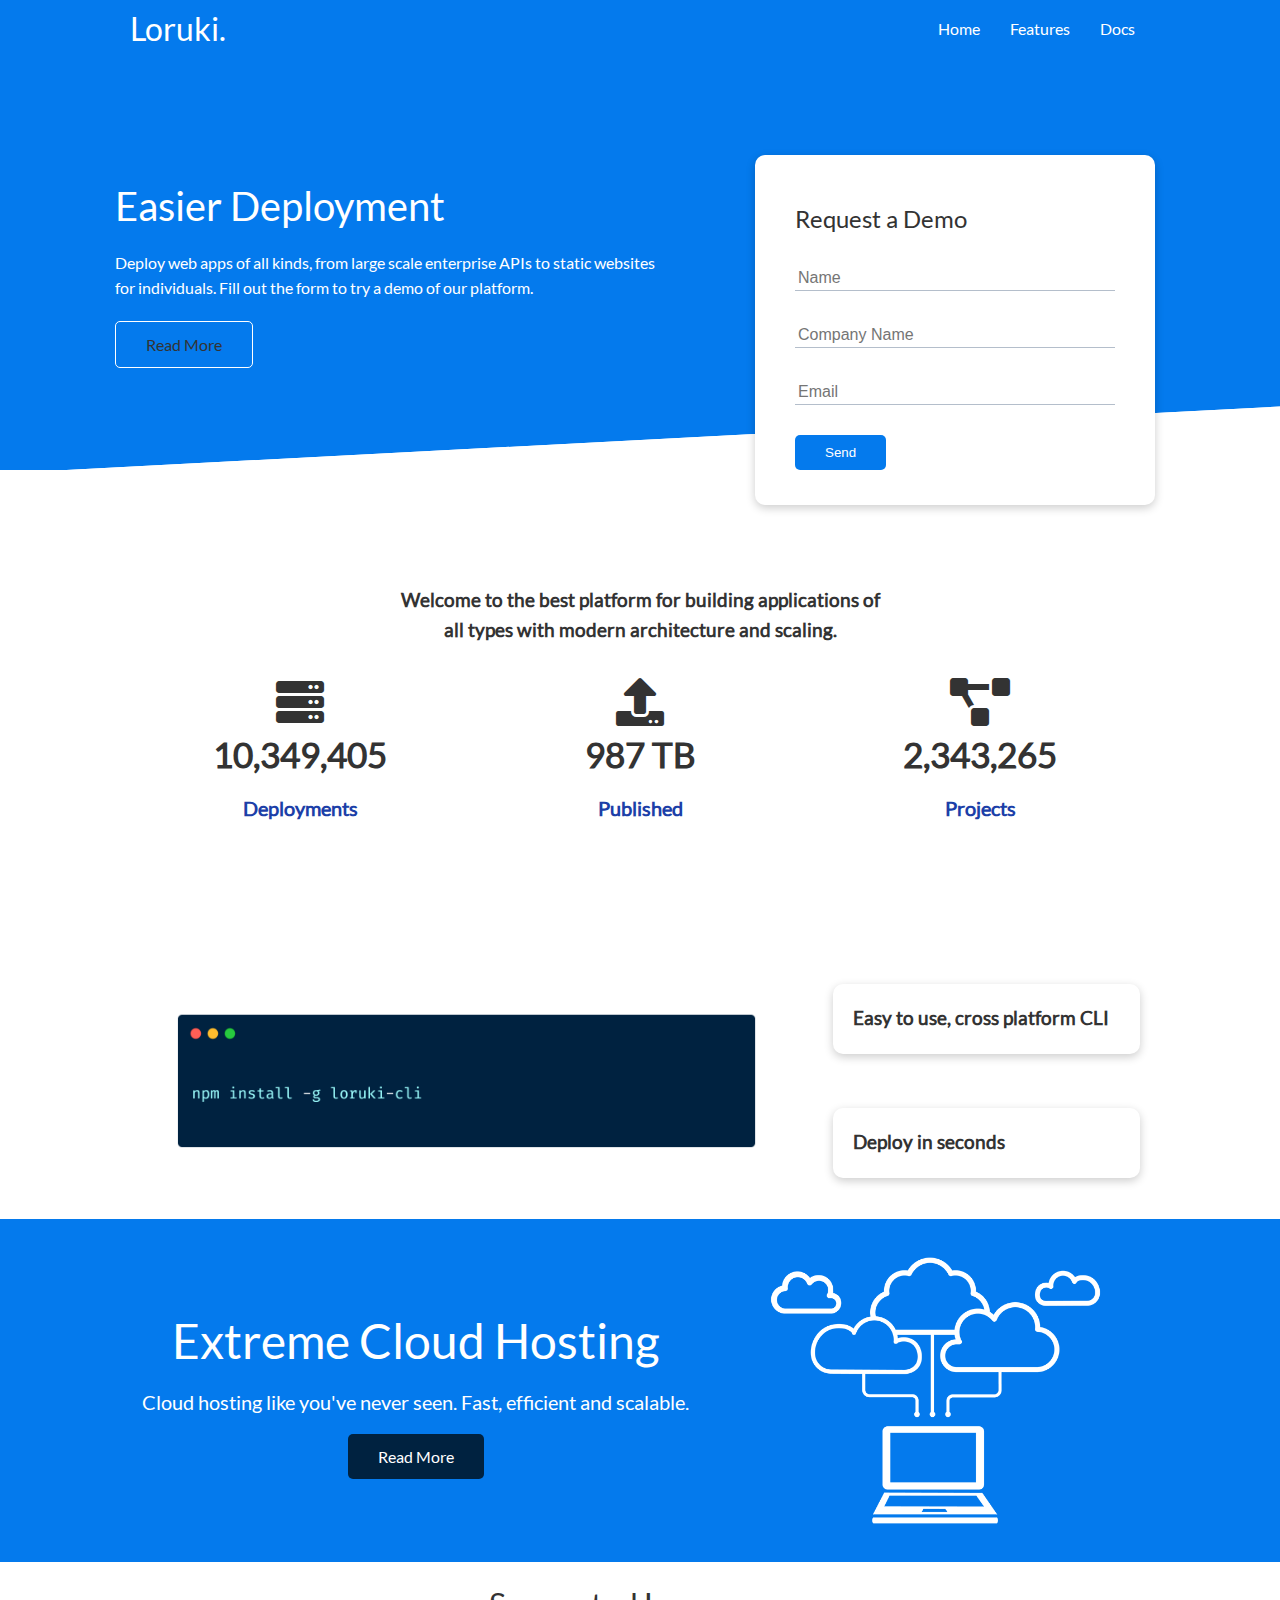
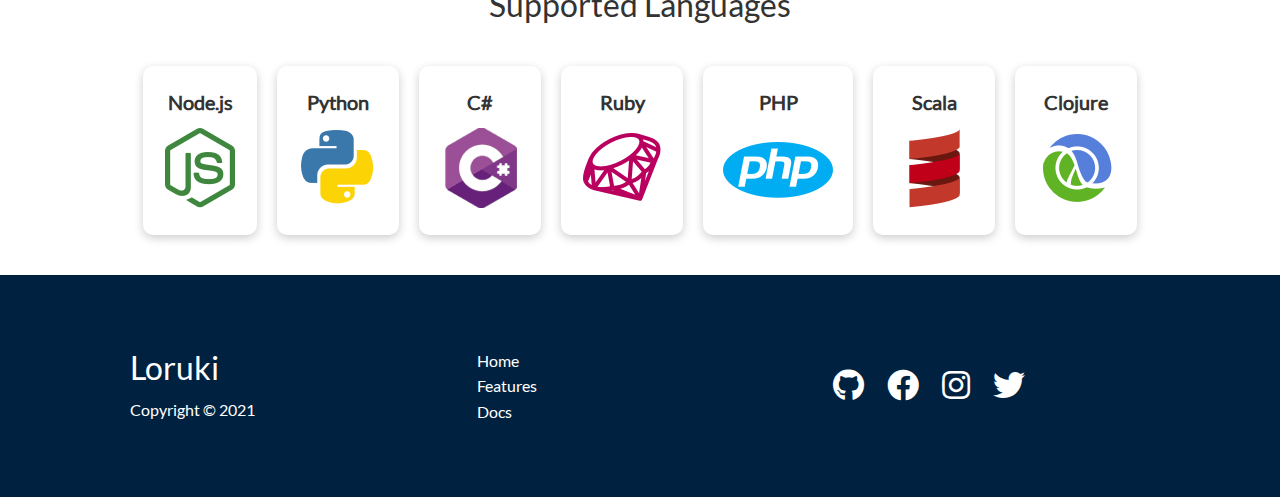
==== commit e726e09a: "Removed netlify p tag from html file" ====
--- a/index.html
+++ b/index.html
@@ -31,9 +31,6 @@
 					<h2>Request a Demo</h2>
 					<form name="contact" method="POST" netlify-honeypot="bot-field" data-netlify="true">
 						<input type="hidden" name="form-name" value="contact">
-						<p class="hidden">
-							<label>Don’t fill this out if you’re human: <input name="bot-field" /></label>
-						</p>
 						<div class="form-control">
 							<input type="text" name="name" placeholder="Name" required>
 						</div>
--- a/css/style.css
+++ b/css/style.css
@@ -83,15 +83,16 @@
 }
 
 /* Utilities */
-.hidden {
-  visibility: hidden;
-  height: 0;
-}
 .container {
   max-width: 1100px;
   margin: 0 auto;
   overflow: auto;
   padding: 0 40px;
+}
+
+.hidden {
+  visibility: hidden;
+  height: 0;
 }
 
 .flex {
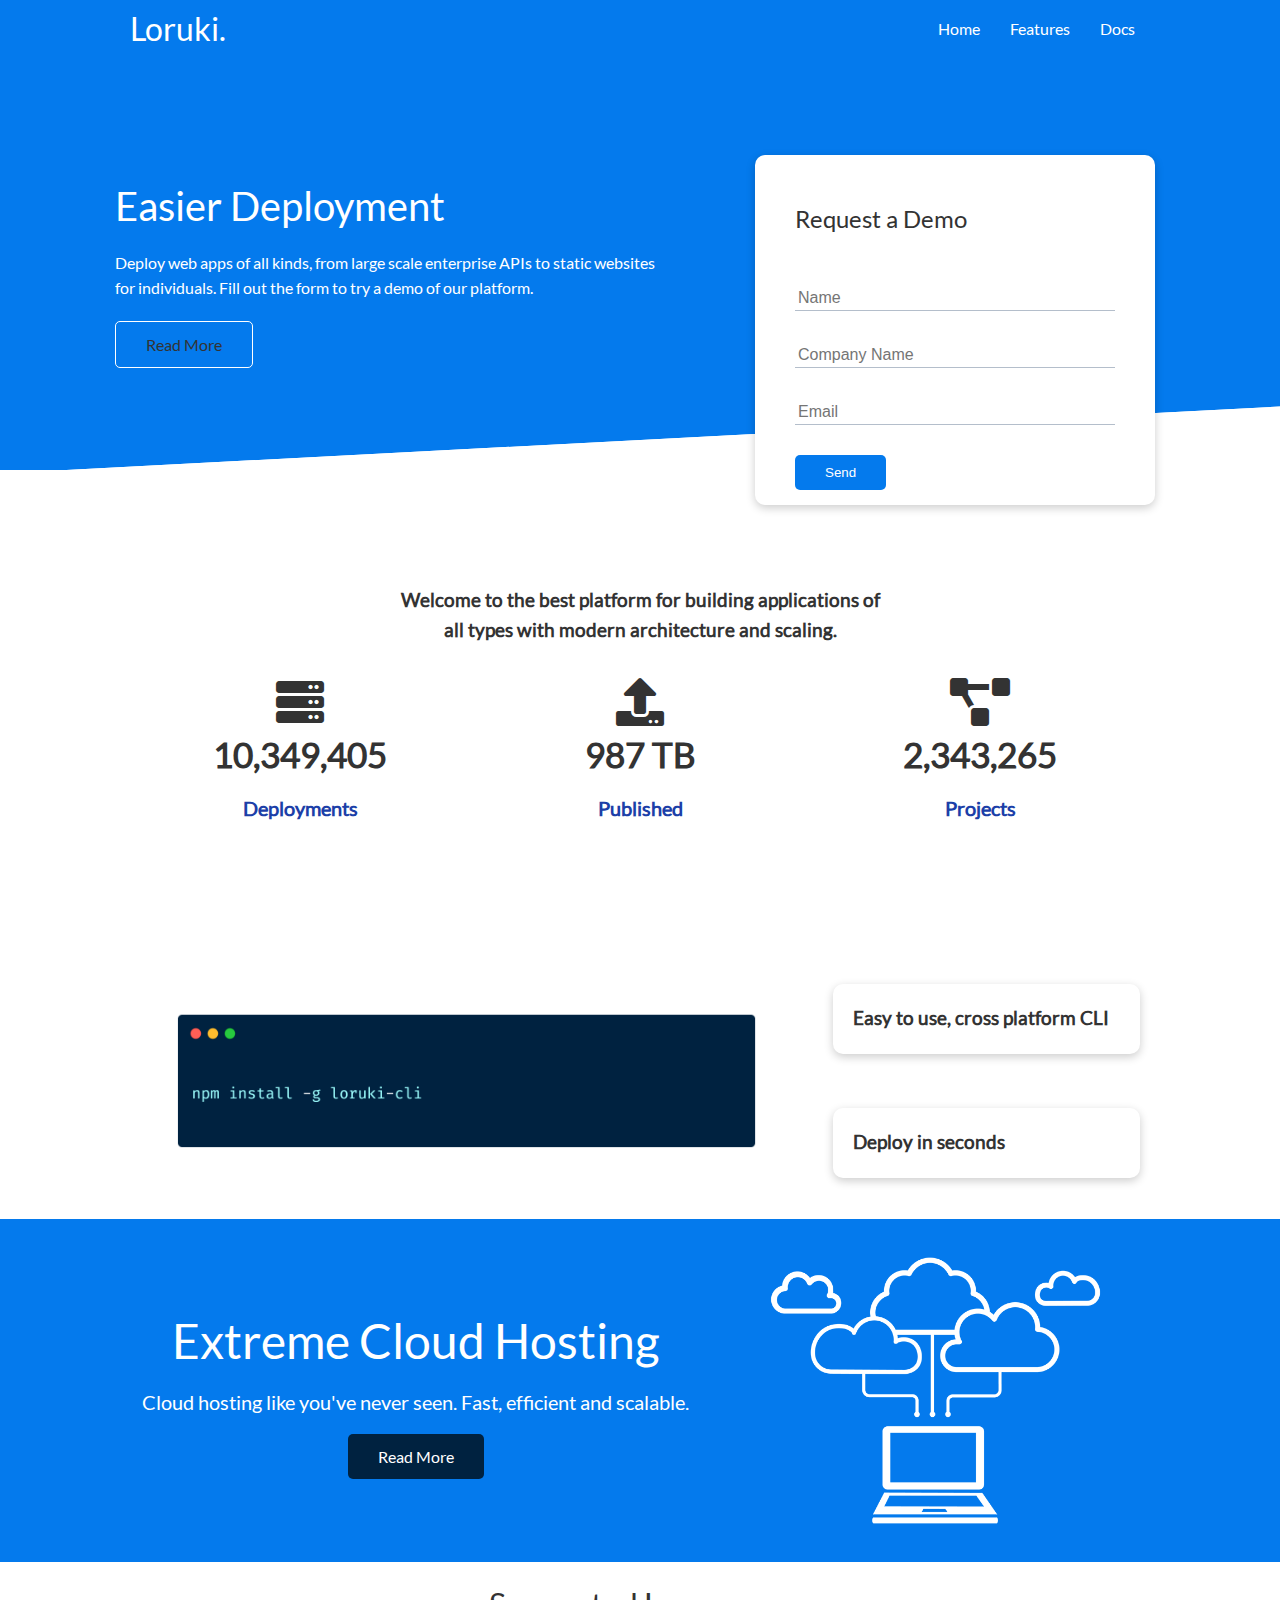
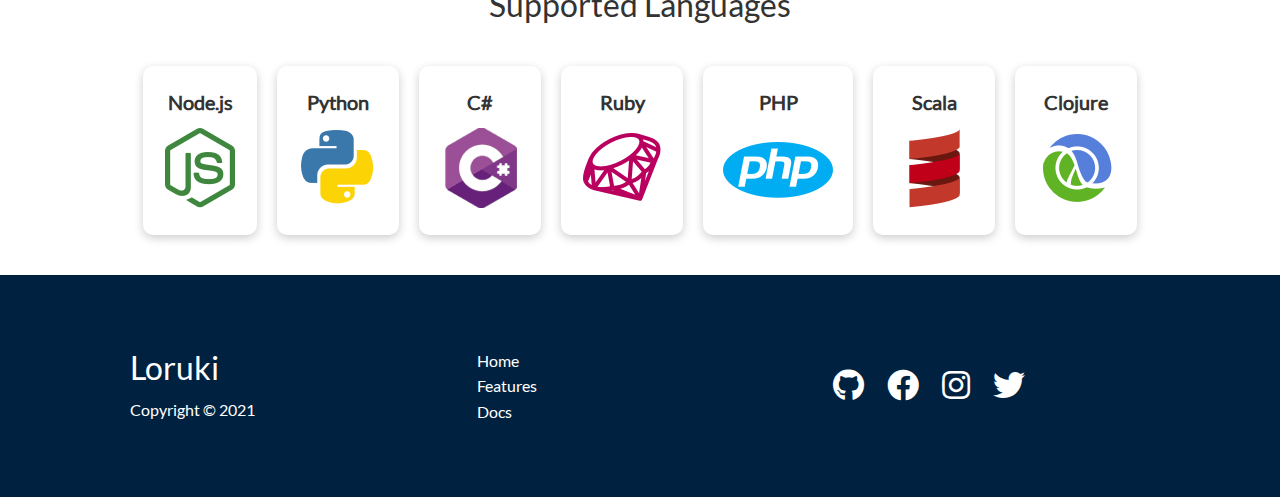
==== commit e200f9ea: "Added netlify p" ====
--- a/index.html
+++ b/index.html
@@ -31,6 +31,9 @@
 					<h2>Request a Demo</h2>
 					<form name="contact" method="POST" netlify-honeypot="bot-field" data-netlify="true">
 						<input type="hidden" name="form-name" value="contact">
+						<p class="hidden">
+							<label>Don’t fill this out if you’re human: <input name="bot-field" /></label>
+						</p>
 						<div class="form-control">
 							<input type="text" name="name" placeholder="Name" required>
 						</div>
